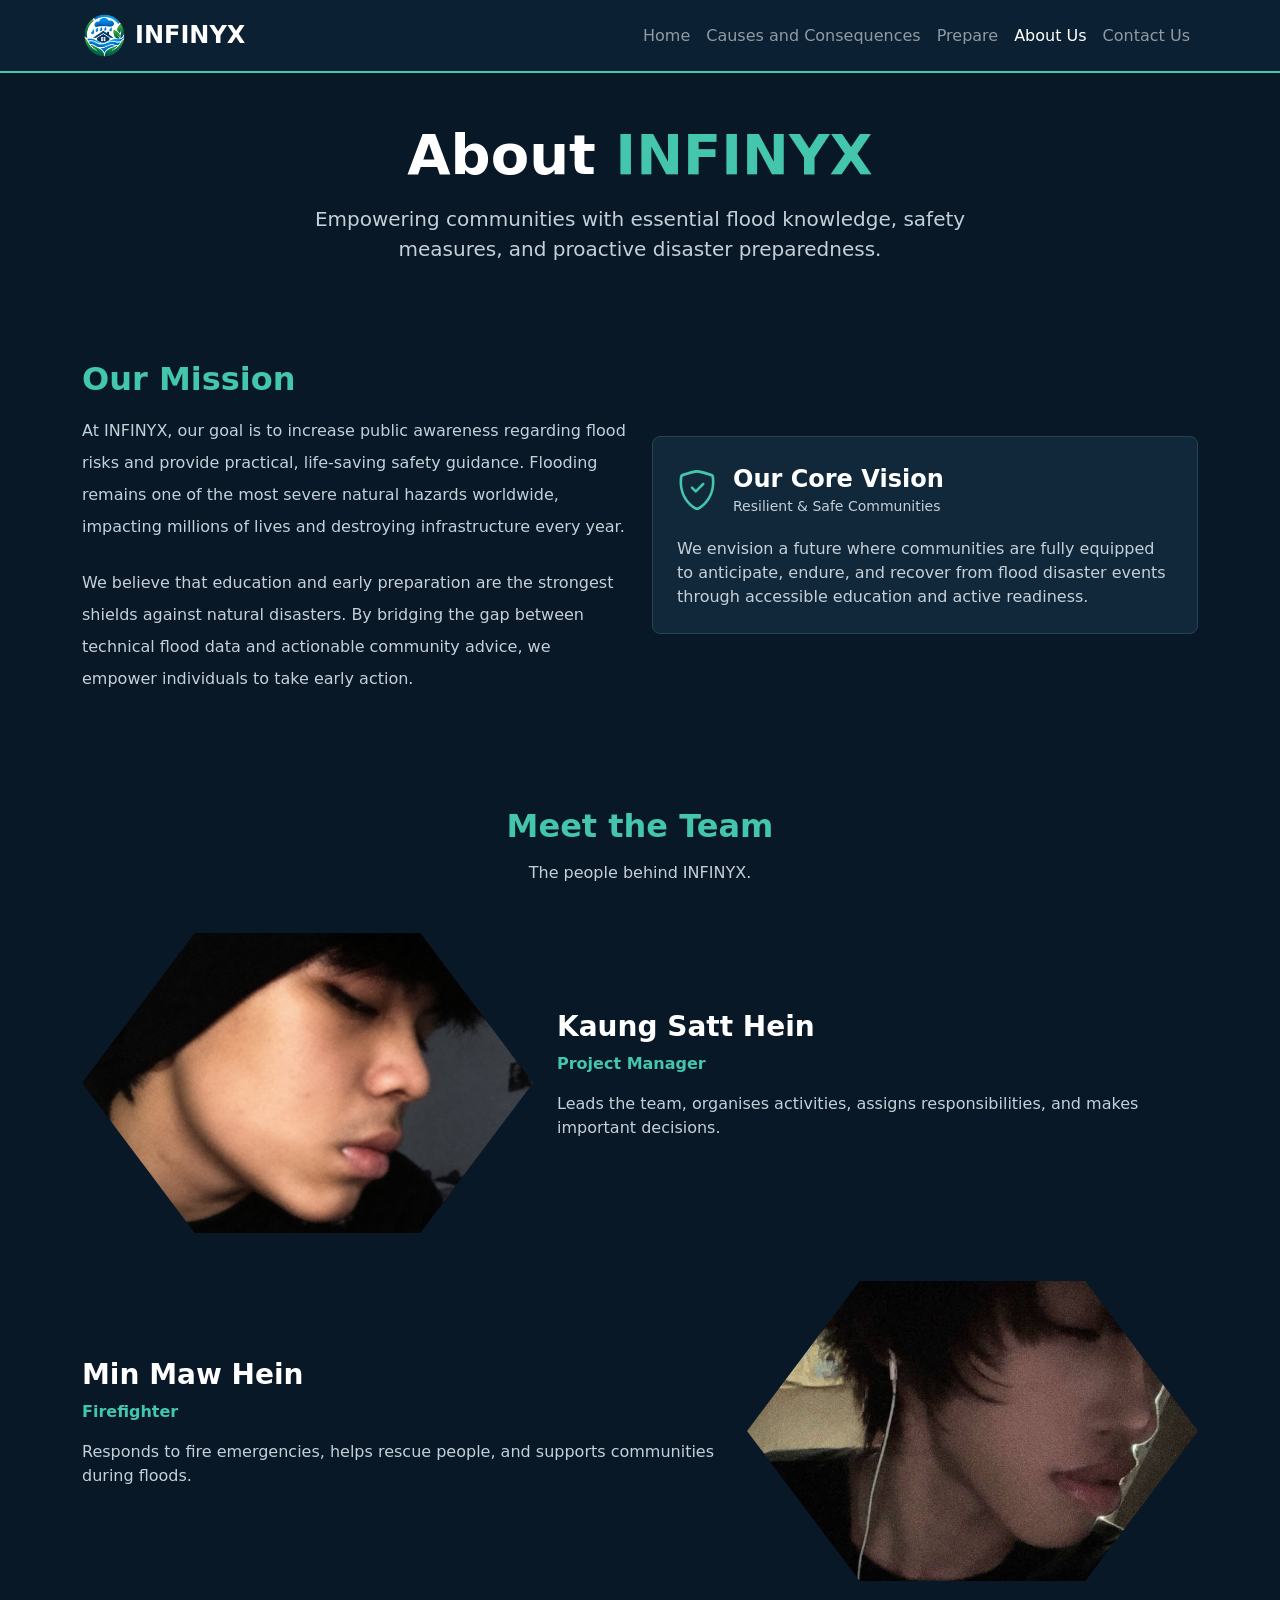
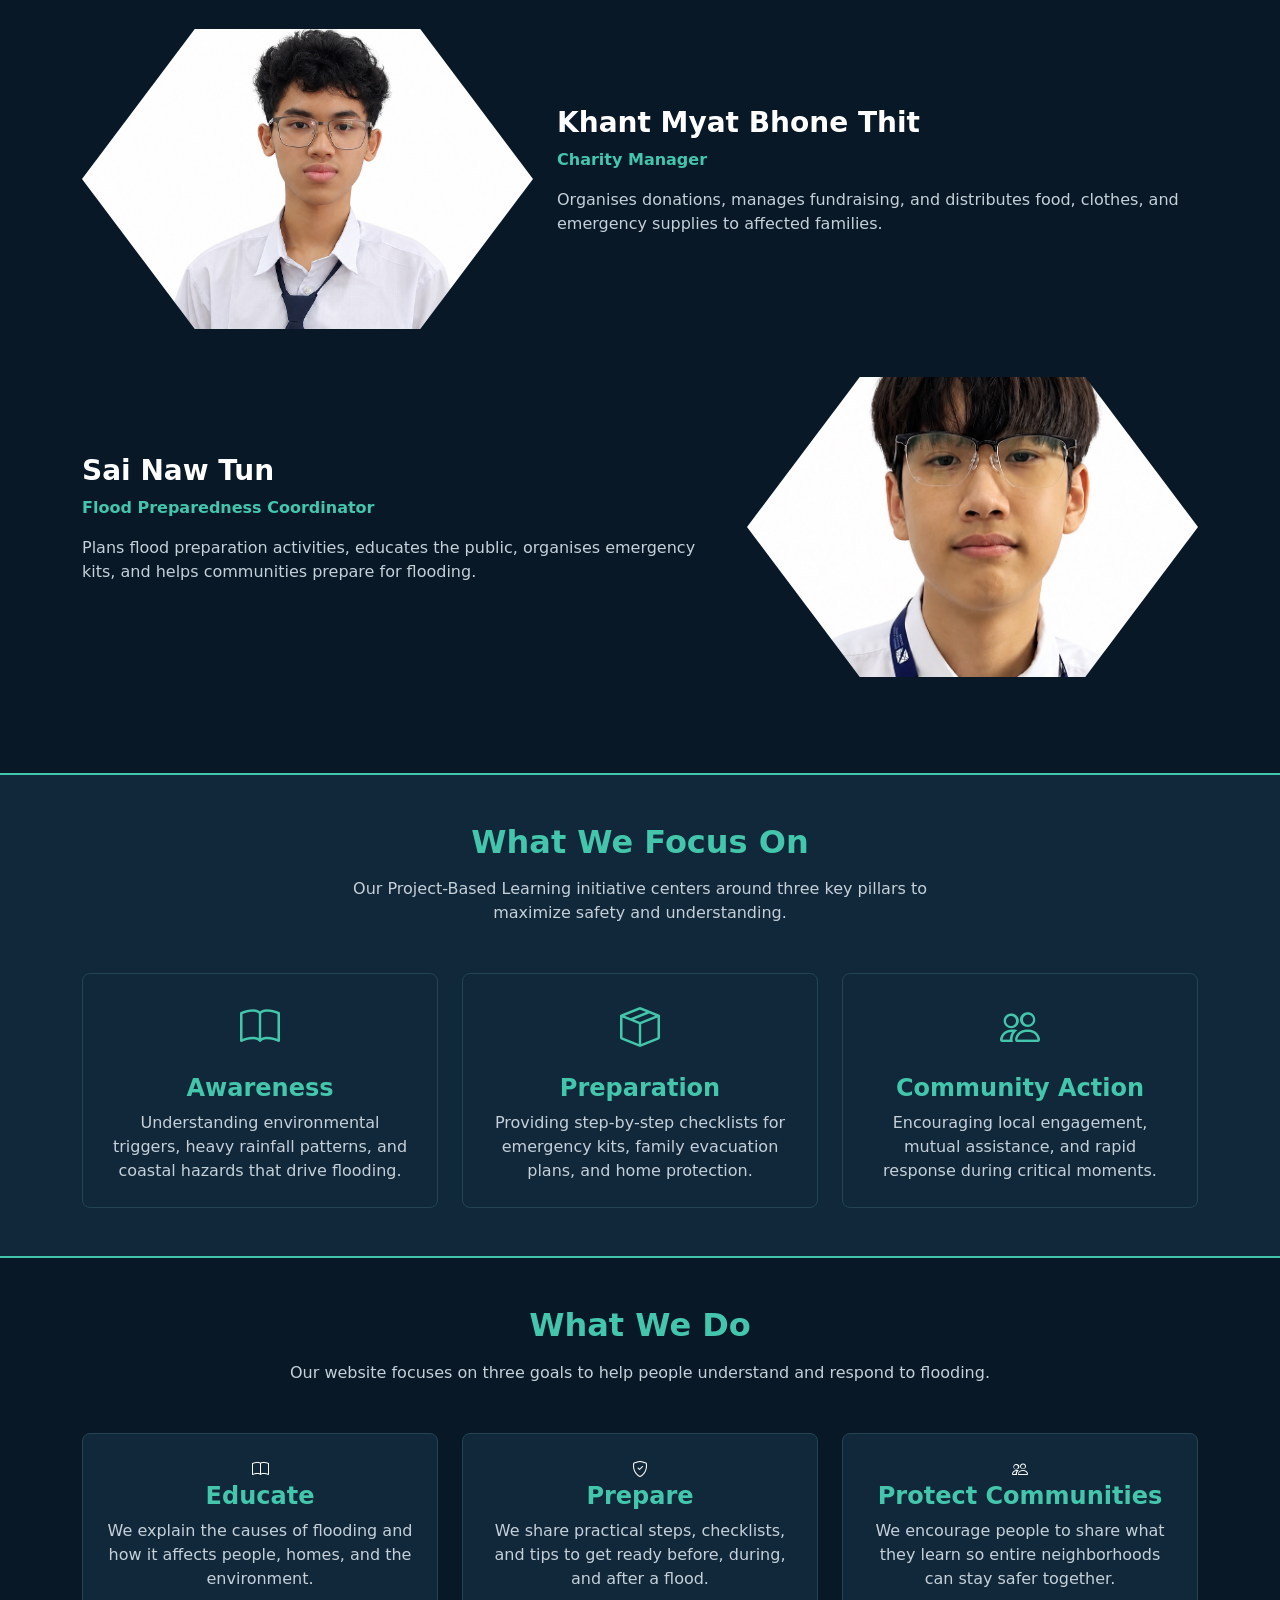
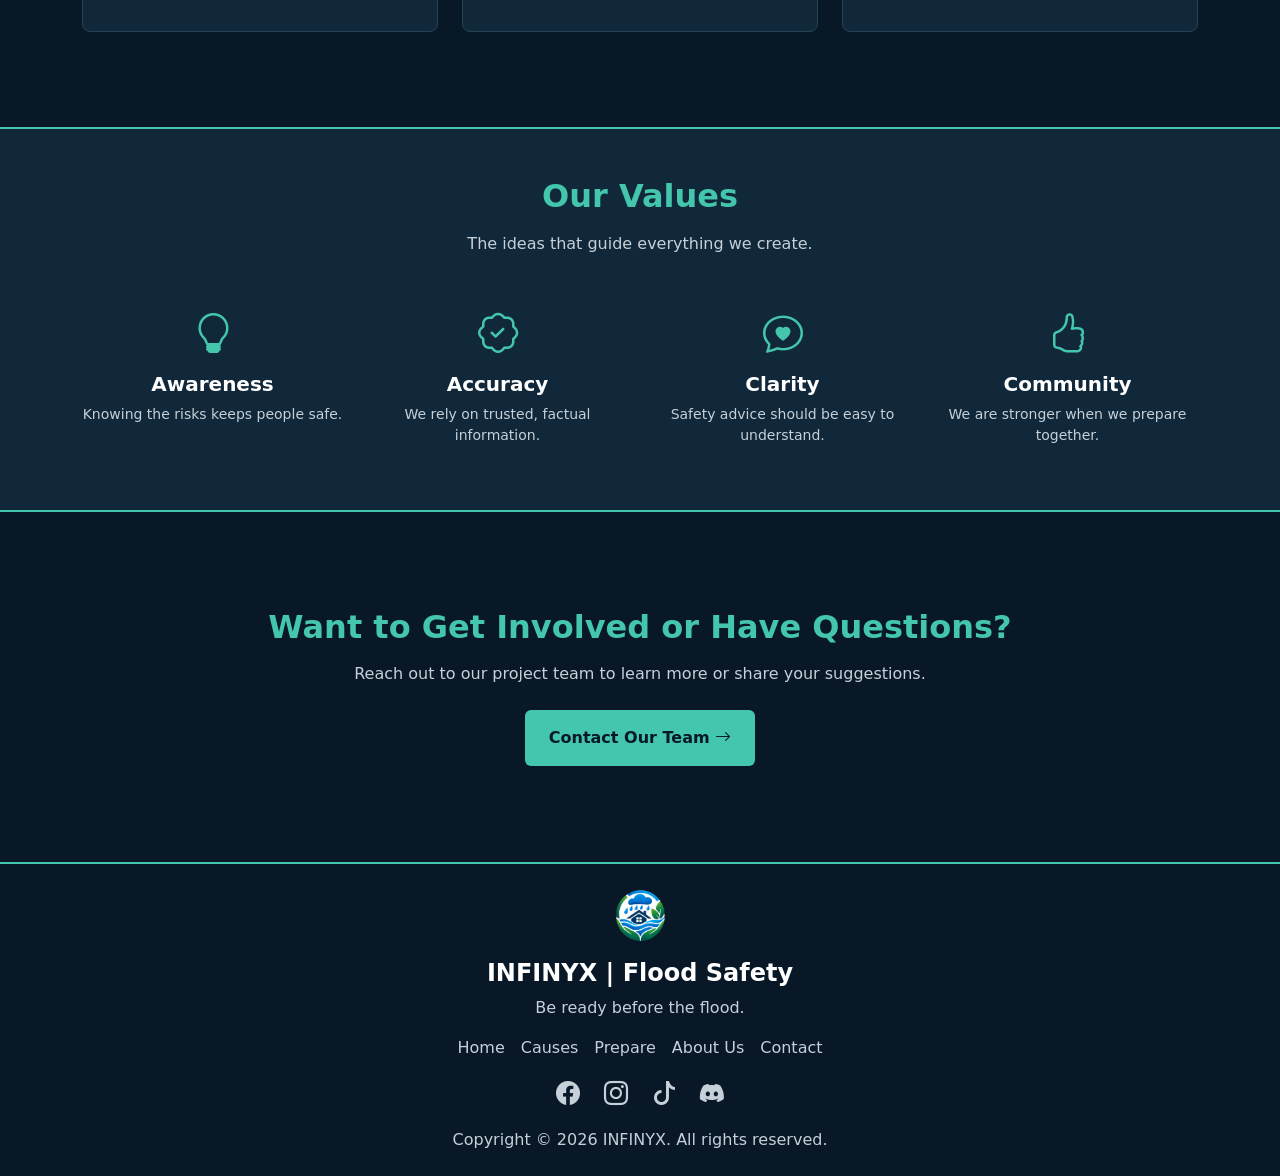
==== pages/About_Us.html @ 61368246 "Add files via upload" ====
<!DOCTYPE html>
<html lang="en">
<head>
    <meta charset="UTF-8">
    <meta name="viewport" content="width=device-width, initial-scale=1.0">
    <title>INFINYX | About Us</title>

    <link href="https://cdn.jsdelivr.net/npm/bootstrap@5.3.8/dist/css/bootstrap.min.css" rel="stylesheet">
    <link rel="stylesheet" href="https://cdn.jsdelivr.net/npm/bootstrap-icons@1.11.3/font/bootstrap-icons.min.css">
    <link rel="stylesheet" href="https://unpkg.com/aos@2.3.1/dist/aos.css">
    <link rel="icon" type="image/png" href="../media/logo.png">
    <link rel="stylesheet" href="../style/style.css">
</head>

<body id="hiimbody">

<!-- Navbar -->
<nav class="navbar navbar-expand-lg navbar-dark sticky-top" id="navnav">
    <div class="container">
        <a class="navbar-brand fw-bold fs-4" href="../index.html">
            <img src="../media/logo.png" alt="INFINYX logo" width="45" height="45" class="me-2">INFINYX
        </a>

        <button class="navbar-toggler" type="button" data-bs-toggle="collapse" data-bs-target="#navbarContent">
            <span class="navbar-toggler-icon"></span>
        </button>

        <div class="collapse navbar-collapse" id="navbarContent">
            <ul class="navbar-nav ms-auto">
                <li class="nav-item"><a class="nav-link" href="../index.html">Home</a></li>
                <li class="nav-item"><a class="nav-link" href="Causes_and_Consequences.html">Causes and Consequences</a></li>
                <li class="nav-item"><a class="nav-link" href="Prepare.html">Prepare</a></li>
                <li class="nav-item"><a class="nav-link active" href="About_Us.html">About Us</a></li>
                <li class="nav-item"><a class="nav-link" href="Contact_Us.html">Contact Us</a></li>
            </ul>
        </div>
    </div>
</nav>

<!-- Page Header Banner -->
<div class="banner d-flex align-items-center text-center py-5">
    <div class="container">
        <h1 class="display-4 fw-bold mb-3" data-aos="fade-up">About <span>INFINYX</span></h1>
        <p class="fs-5 mx-auto banner-desc mb-0" data-aos="fade-up" data-aos-delay="150">
            Empowering communities with essential flood knowledge, safety measures, and proactive disaster preparedness.
        </p>
    </div>
</div>

<!-- Mission & Vision Section -->
<section class="container py-5">
    <div class="row align-items-center g-4">
        <div class="col-lg-6" data-aos="fade-right">
            <h2 class="section-title fw-bold mb-3">Our Mission</h2>
            <p class="section-text lh-lg mb-4">
                At INFINYX, our goal is to increase public awareness regarding flood risks and provide practical, life-saving safety guidance. Flooding remains one of the most severe natural hazards worldwide, impacting millions of lives and destroying infrastructure every year.
            </p>
            <p class="section-text lh-lg">
                We believe that education and early preparation are the strongest shields against natural disasters. By bridging the gap between technical flood data and actionable community advice, we empower individuals to take early action.
            </p>
        </div>

        <div class="col-lg-6" data-aos="fade-left">
            <div class="feature-card rounded-3 p-4">
                <div class="d-flex align-items-center mb-3">
                    <i class="bi bi-shield-check fs-1 link-green me-3"></i>
                    <div>
                        <h4 class="fw-bold mb-0">Our Core Vision</h4>
                        <small class="section-text">Resilient & Safe Communities</small>
                    </div>
                </div>
                <p class="section-text mb-0">
                    We envision a future where communities are fully equipped to anticipate, endure, and recover from flood disaster events through accessible education and active readiness.
                </p>
            </div>
        </div>
    </div>
</section>

<!-- Meet the Team -->
<section class="container py-5" id="our-team">
    <div class="text-center mb-5" data-aos="fade-up">
        <h2 class="section-title fw-bold mb-3">Meet the Team</h2>
        <p class="section-text">The people behind INFINYX.</p>
    </div>

    <!-- Member 1 -->
    <div class="row align-items-center g-4 mb-5" data-aos="fade-right">
        <div class="col-md-5">
            <img src="../media/Fred.png" class="img-fluid rounded-3 shadow" id="member" alt="Kaung Satt Hein">
        </div>
        <div class="col-md-7">
            <h3 class="fw-bold">Kaung Satt Hein</h3>
            <p class="section-title fw-bold">Project Manager</p>
            <p class="section-text">
                Leads the team, organises activities, assigns responsibilities, and makes important decisions.
            </p>
        </div>
    </div>

    <!-- Member 2 -->
    <div class="row align-items-center g-4 mb-5" data-aos="fade-left">
        <div class="col-md-5 order-md-2">
            <img src="../media/vilius.jpg" class="img-fluid rounded-3 shadow" id="member" alt="Min Maw Hein">
        </div>
        <div class="col-md-7 order-md-1">
            <h3 class="fw-bold">Min Maw Hein</h3>
            <p class="section-title fw-bold">Firefighter</p>
            <p class="section-text">
                Responds to fire emergencies, helps rescue people, and supports communities during floods.
            </p>
        </div>
    </div>

    <!-- Member 3 -->
    <div class="row align-items-center g-4 mb-5" data-aos="fade-right">
        <div class="col-md-5">
            <img src="../media/kris.png" class="img-fluid rounded-3 shadow" id="member" alt="Khant Myat Bhone Thit">
        </div>
        <div class="col-md-7">
            <h3 class="fw-bold">Khant Myat Bhone Thit</h3>
            <p class="section-title fw-bold">Charity Manager</p>
            <p class="section-text">
                Organises donations, manages fundraising, and distributes food, clothes, and emergency supplies to affected families.
            </p>
        </div>
    </div>

    <!-- Member 4 -->
    <div class="row align-items-center g-4 mb-5" data-aos="fade-left">
        <div class="col-md-5 order-md-2">
            <img src="../media/liam.jpg" class="img-fluid rounded-3 shadow" id="member" alt="Sai Naw Tun">
        </div>
        <div class="col-md-7 order-md-1">
            <h3 class="fw-bold">Sai Naw Tun</h3>
            <p class="section-title fw-bold">Flood Preparedness Coordinator</p>
            <p class="section-text">
                Plans flood preparation activities, educates the public, organises emergency kits, and helps communities prepare for flooding.
            </p>
        </div>
    </div>
</section>

<!-- Core Pillars Section -->
<section class="ready-section py-5">
    <div class="container">
        <div class="text-center mb-5" data-aos="fade-up">
            <h2 class="section-title fw-bold mb-3">What We Focus On</h2>
            <p class="section-text mx-auto" style="max-width: 650px;">
                Our Project-Based Learning initiative centers around three key pillars to maximize safety and understanding.
            </p>
        </div>

        <div class="row g-4">
            <!-- Awareness -->
            <div class="col-md-4" data-aos="zoom-in" data-aos-delay="100">
                <a href="Causes_and_Consequences.html" class="text-decoration-none">
                    <div class="feature-card rounded-3 p-4 text-center h-100">
                        <i class="bi bi-book fs-1 link-green mb-3 d-inline-block"></i>
                        <h4 class="fw-bold section-title mb-2">Awareness</h4>
                        <p class="section-text mb-0">
                            Understanding environmental triggers, heavy rainfall patterns, and coastal hazards that drive flooding.
                        </p>
                    </div>
                </a>
            </div>

            <!-- Preparation -->
            <div class="col-md-4" data-aos="zoom-in" data-aos-delay="200">
                <a href="Prepare.html" class="text-decoration-none">
                    <div class="feature-card rounded-3 p-4 text-center h-100">
                        <i class="bi bi-box-seam fs-1 link-green mb-3 d-inline-block"></i>
                        <h4 class="fw-bold section-title mb-2">Preparation</h4>
                        <p class="section-text mb-0">
                            Providing step-by-step checklists for emergency kits, family evacuation plans, and home protection.
                        </p>
                    </div>
                </a>
            </div>

            <!-- Community Action -->
            <div class="col-md-4" data-aos="zoom-in" data-aos-delay="300">
                <a href="About_Us.html" class="text-decoration-none">
                    <div class="feature-card rounded-3 p-4 text-center h-100">
                        <i class="bi bi-people fs-1 link-green mb-3 d-inline-block"></i>
                        <h4 class="fw-bold section-title mb-2">Community Action</h4>
                        <p class="section-text mb-0">
                            Encouraging local engagement, mutual assistance, and rapid response during critical moments.
                        </p>
                    </div>
                </a>
            </div>
        </div>
    </div>
</section>

<!-- What We Do -->
<section class="container py-5">
    <div class="text-center mb-5" data-aos="fade-up">
        <h2 class="section-title fw-bold mb-3">What We Do</h2>
        <p class="section-text">Our website focuses on three goals to help people understand and respond to flooding.</p>
    </div>

    <div class="row g-4">
        <div class="col-md-4" data-aos="flip-up">
            <div class="feature-card rounded-3 p-4 h-100 text-center">
                <div class="icon-circle"><i class="bi bi-book"></i></div>
                <h4 class="section-title fw-bold">Educate</h4>
                <p class="section-text">We explain the causes of flooding and how it affects people, homes, and the environment.</p>
            </div>
        </div>

        <div class="col-md-4" data-aos="flip-up" data-aos-delay="150">
            <div class="feature-card rounded-3 p-4 h-100 text-center">
                <div class="icon-circle"><i class="bi bi-shield-check"></i></div>
                <h4 class="section-title fw-bold">Prepare</h4>
                <p class="section-text">We share practical steps, checklists, and tips to get ready before, during, and after a flood.</p>
            </div>
        </div>

        <div class="col-md-4" data-aos="flip-up" data-aos-delay="300">
            <div class="feature-card rounded-3 p-4 h-100 text-center">
                <div class="icon-circle"><i class="bi bi-people"></i></div>
                <h4 class="section-title fw-bold">Protect Communities</h4>
                <p class="section-text">We encourage people to share what they learn so entire neighborhoods can stay safer together.</p>
            </div>
        </div>
    </div>
</section>

<!-- Our Values -->
<section class="ready-section py-5 my-5">
    <div class="container">
        <div class="text-center mb-5" data-aos="fade-up">
            <h2 class="section-title fw-bold mb-3">Our Values</h2>
            <p class="section-text">The ideas that guide everything we create.</p>
        </div>

        <div class="row g-4 text-center">
            <div class="col-6 col-md-3" data-aos="zoom-in">
                <i class="bi bi-lightbulb section-title fs-1"></i>
                <h5 class="fw-bold mt-2">Awareness</h5>
                <p class="section-text small">Knowing the risks keeps people safe.</p>
            </div>

            <div class="col-6 col-md-3" data-aos="zoom-in" data-aos-delay="100">
                <i class="bi bi-patch-check section-title fs-1"></i>
                <h5 class="fw-bold mt-2">Accuracy</h5>
                <p class="section-text small">We rely on trusted, factual information.</p>
            </div>

            <div class="col-6 col-md-3" data-aos="zoom-in" data-aos-delay="200">
                <i class="bi bi-chat-heart section-title fs-1"></i>
                <h5 class="fw-bold mt-2">Clarity</h5>
                <p class="section-text small">Safety advice should be easy to understand.</p>
            </div>

            <div class="col-6 col-md-3" data-aos="zoom-in" data-aos-delay="300">
                <i class="bi bi-hand-thumbs-up section-title fs-1"></i>
                <h5 class="fw-bold mt-2">Community</h5>
                <p class="section-text small">We are stronger when we prepare together.</p>
            </div>
        </div>
    </div>
</section>

<!-- CTA Section -->
<section class="container py-5 text-center" data-aos="fade-up">
    <h2 class="section-title fw-bold mb-3">Want to Get Involved or Have Questions?</h2>
    <p class="section-text mb-4">Reach out to our project team to learn more or share your suggestions.</p>
    <a href="Contact_Us.html" class="main-btn btn fw-bold px-4 py-3 border-0">
        Contact Our Team <i class="bi bi-arrow-right"></i>
    </a>
</section>

<!-- Footer -->
<footer class="py-4 mt-5">
    <div class="container text-center">
        <img src="../media/logo.png" alt="INFINYX logo" width="55" height="55" class="mb-3">
        <h4 class="fw-bold">INFINYX | Flood Safety</h4>
        <p class="section-text">Be ready before the flood.</p>

        <div class="d-flex flex-wrap justify-content-center gap-3 my-3">
            <a href="../index.html">Home</a>
            <a href="Causes_and_Consequences.html">Causes</a>
            <a href="Prepare.html">Prepare</a>
            <a href="About_Us.html">About Us</a>
            <a href="Contact_Us.html">Contact</a>
        </div>

        <div class="d-flex justify-content-center gap-4 my-3">
            <a href="#"><i class="bi bi-facebook fs-4"></i></a>
            <a href="#"><i class="bi bi-instagram fs-4"></i></a>
            <a href="#"><i class="bi bi-tiktok fs-4"></i></a>
            <a href="#"><i class="bi bi-discord fs-4"></i></a>
        </div>
        <p class="section-text mb-0">Copyright © 2026 INFINYX. All rights reserved.</p>
    </div>
</footer>
<!-- Scripts -->
<script src="https://cdn.jsdelivr.net/npm/bootstrap@5.3.8/dist/js/bootstrap.bundle.min.js"></script>
<script src="https://unpkg.com/aos@2.3.1/dist/aos.js"></script>

<script>
    AOS.init({
        duration: 800,
        once: true
    });
</script>

</body>
</html>
---- style/style.css ----
body { 
    background-color: #081827; 
    color: white; 
}

#navnav {
    background-color: #0b2032; 
    border-bottom: 2px solid #43c6ac; 
}

.navbar-brand:hover {
    color: #43c6ac; 
}

#banner {
    background: linear-gradient(rgba(5,20,35,0.65), rgba(5,20,35,0.8)), url("/Flood_PBL/media/Flooded\ Neighborhood\ Street\ with\ Silver\ Van.png") center; 
}
#runnin {
    width: 100%;
    height: 310px;
    object-fit: contain;
    background-color: #ffffff;
}

.banner span, .section-title {
    color: #43c6ac; 
}

.banner p, .section-text {
    color: #c5d0d9; 
}

.banner-desc {
    max-width: 700px;
}

.main-btn {
    background-color: #43c6ac; 
    color: #081827; 
    transition: 0.3s; 
}
    
.main-btn:hover {
    background-color: white; 
    color: #081827; 
    transform: translateY(-3px); 
}

.feature-card {
    background-color: #10283a; 
    border: 1px solid #244456; 
    transition: 0.3s; 
}

.feature-card:hover {
    transform: translateY(-5px); 
    border-color: #43c6ac;
}

.section-img {
    width: 100%;
    height: 275px;
    object-fit: cover;
    display: block;
}

#member {
    clip-path: polygon(25% 0%, 75% 0%, 100% 50%, 75% 100%, 25% 100%, 0% 50%);
    width: 100%;
    height: 300px;
    object-fit: cover;
}

.feature-card {
    height: 100%;
}

.feature-card .section-text {
    flex-grow: 0;
}

#hihi {
    height: 350px;
    object-fit: cover;
}

.ready-section {
    background-color: #10283a; 
    border-top: 2px solid #43c6ac; 
    border-bottom: 2px solid #43c6ac; 
}

.link-green {
    color: #43c6ac;
}

footer {
    border-top: 2px solid #43c6ac;
}

footer a {
    color: #c5d0d9; 
    text-decoration: none; 
}

footer a:hover {
    color: #43c6ac; 
}

@media (max-width: 767px) {
    .banner { min-height: 420px; } 
}
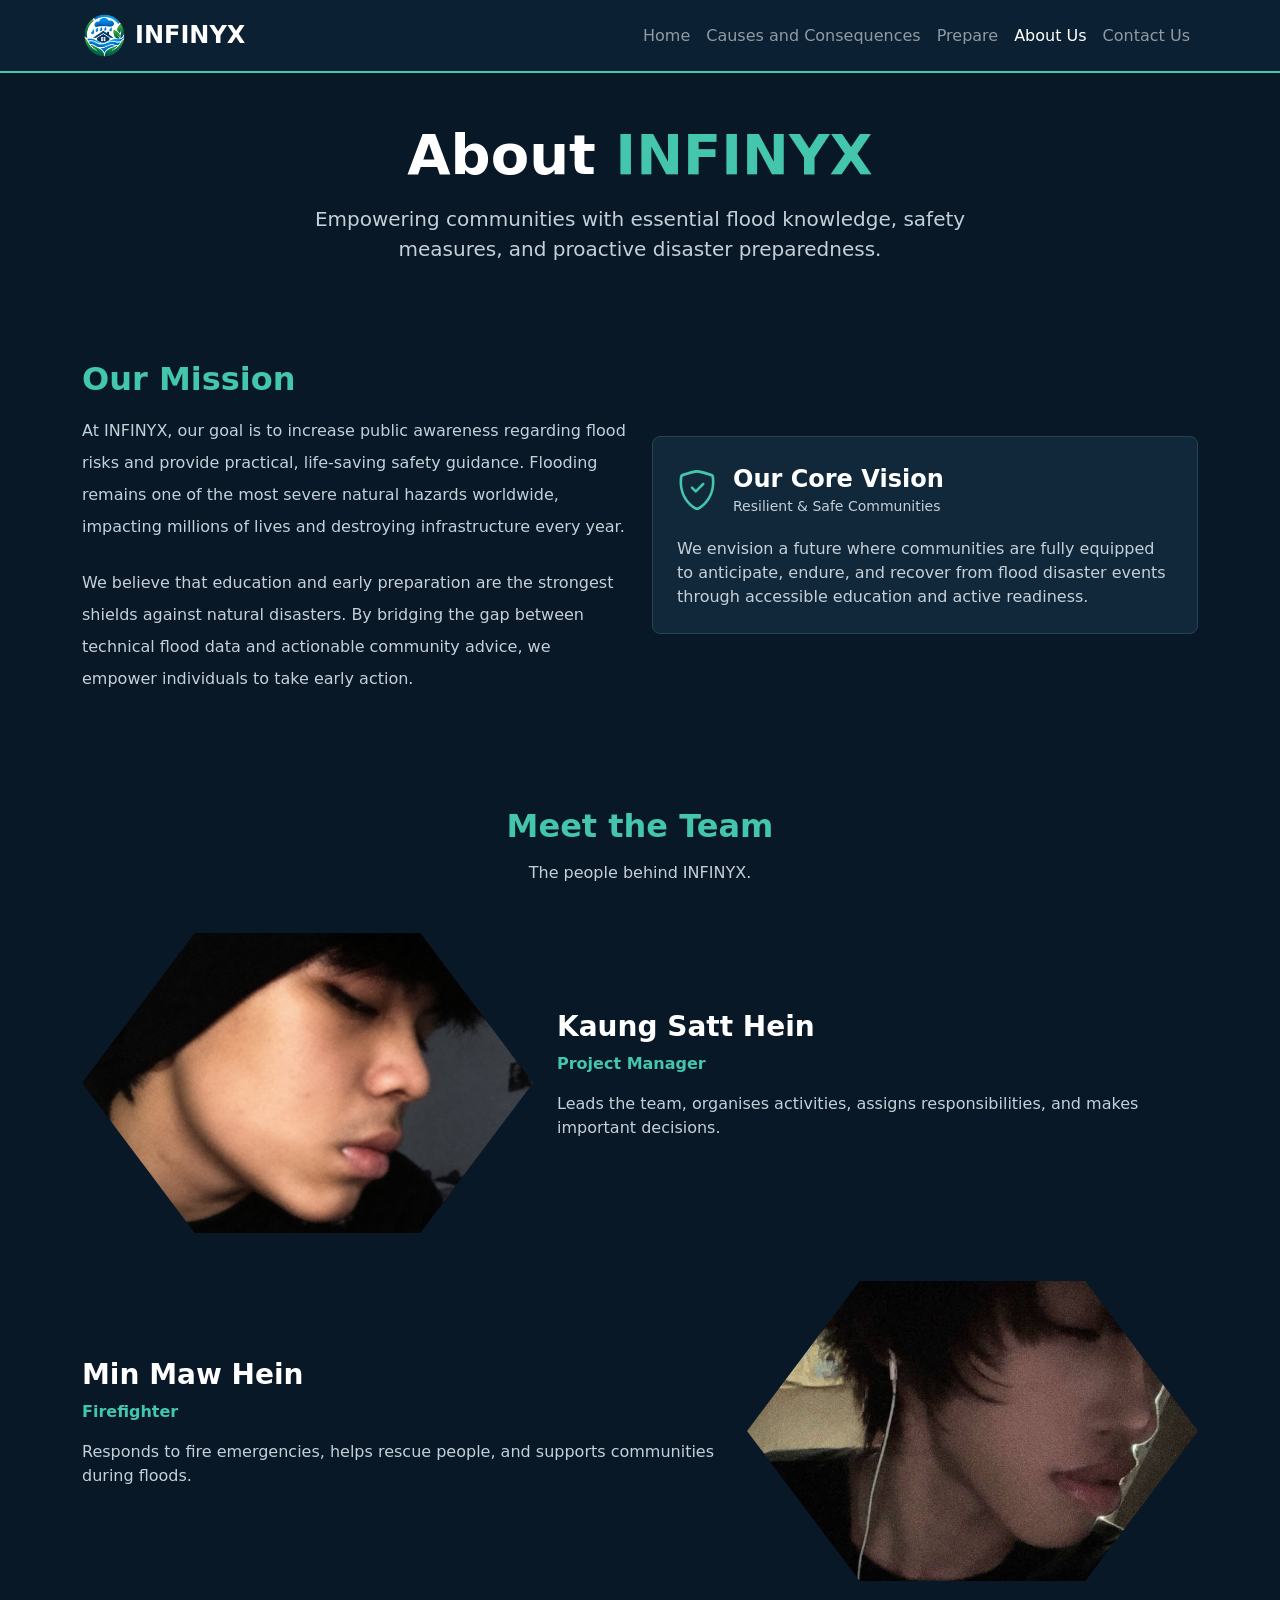
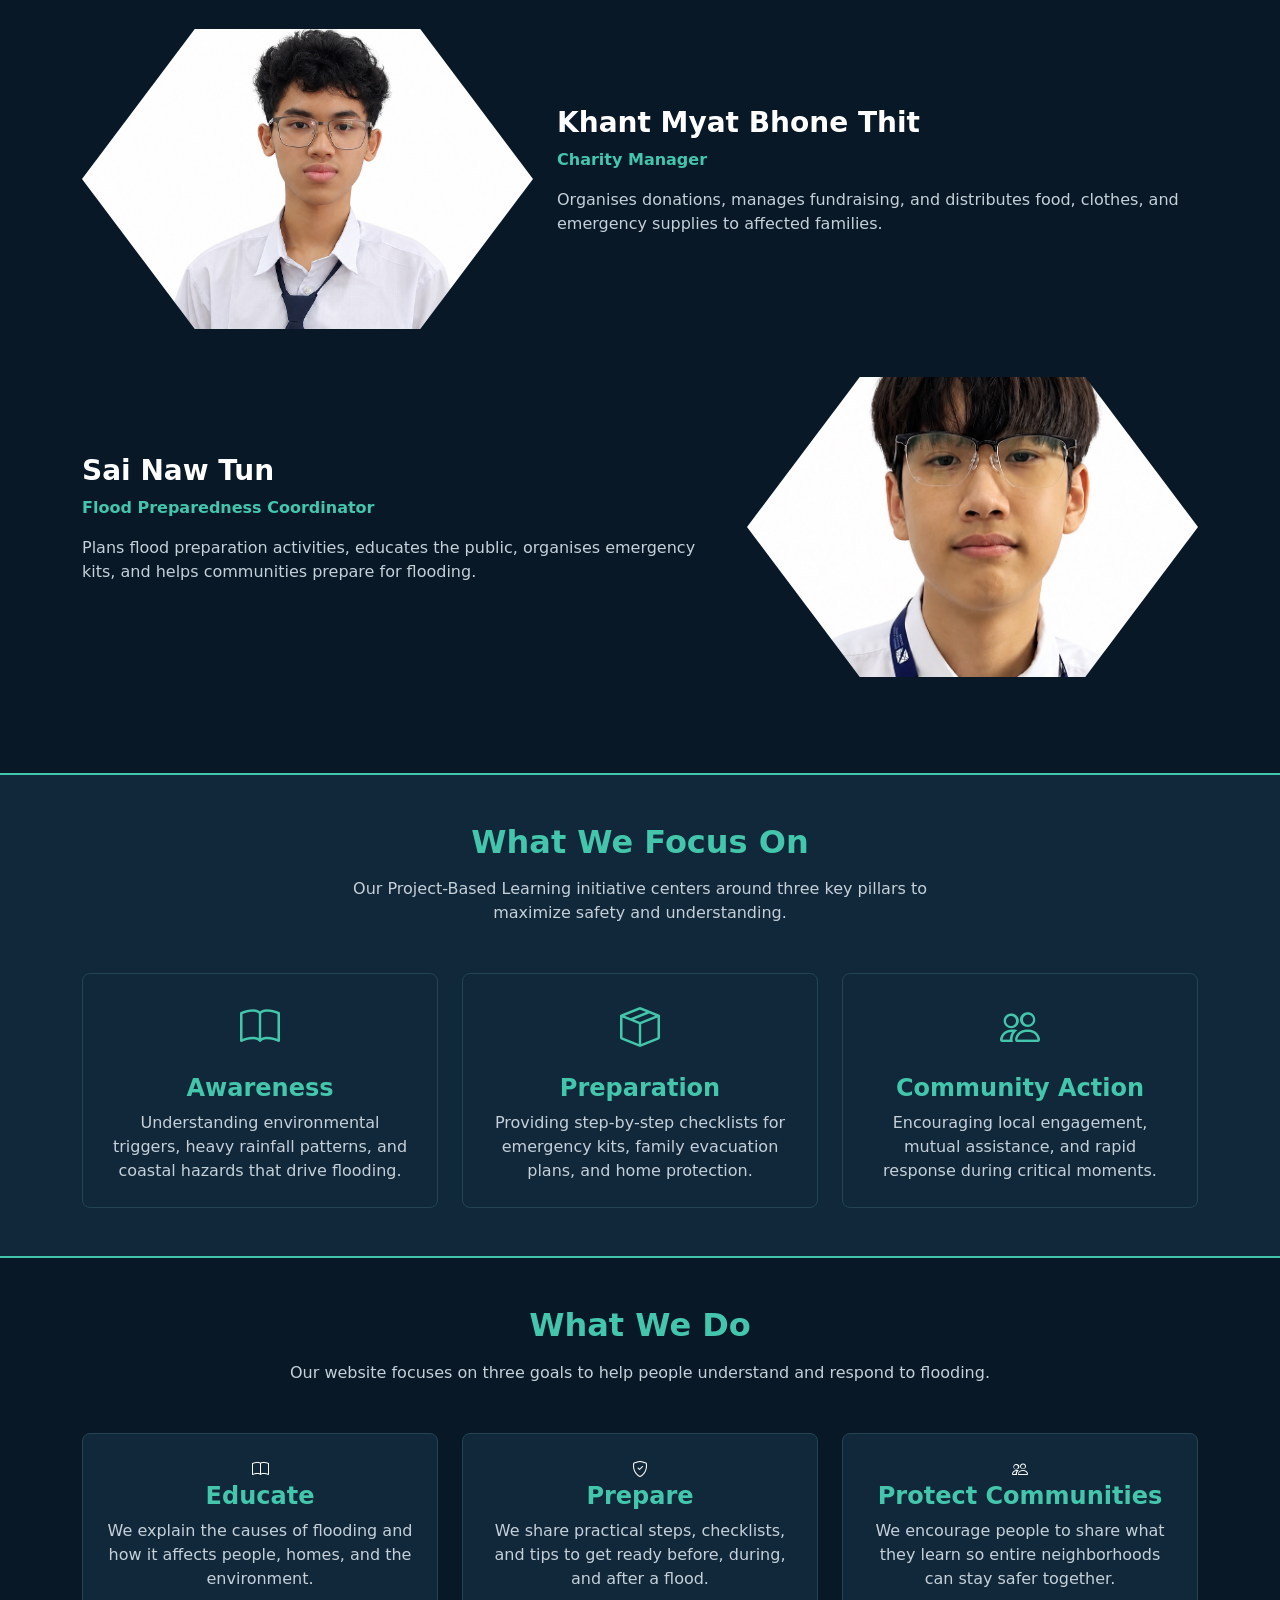
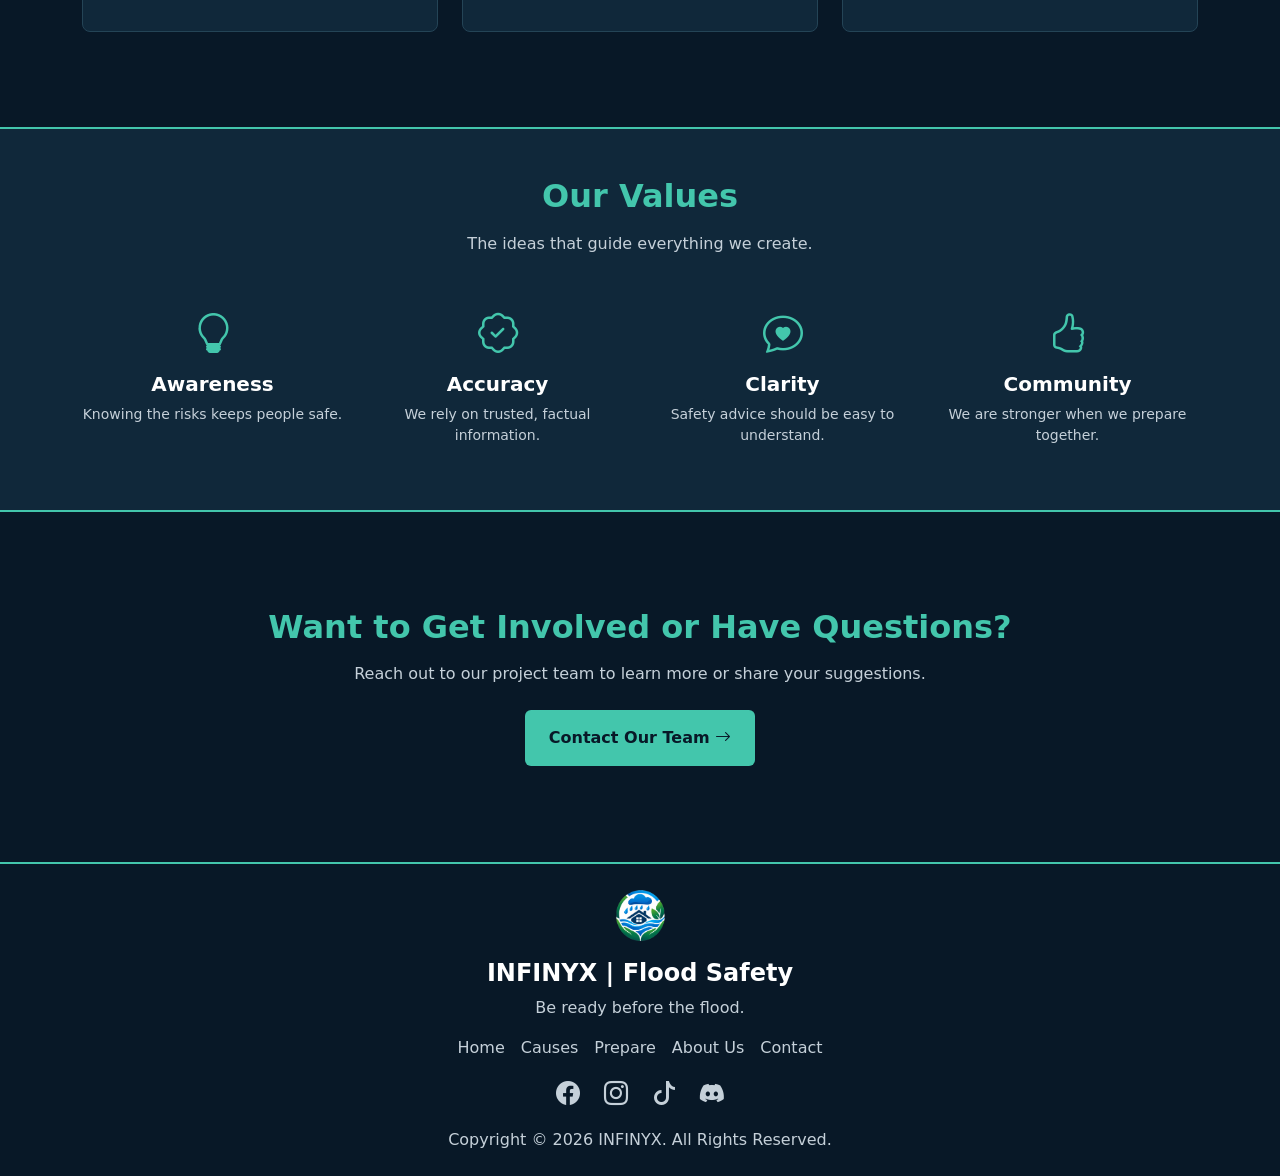
==== commit ca31b57d: "Update About_Us.html" ====
--- a/pages/About_Us.html
+++ b/pages/About_Us.html
@@ -295,7 +295,7 @@
             <a href="#"><i class="bi bi-tiktok fs-4"></i></a>
             <a href="#"><i class="bi bi-discord fs-4"></i></a>
         </div>
-        <p class="section-text mb-0">Copyright © 2026 INFINYX. All rights reserved.</p>
+        <p class="section-text mb-0">Copyright © 2026 INFINYX. All Rights Reserved.</p>
     </div>
 </footer>
 <!-- Scripts -->
